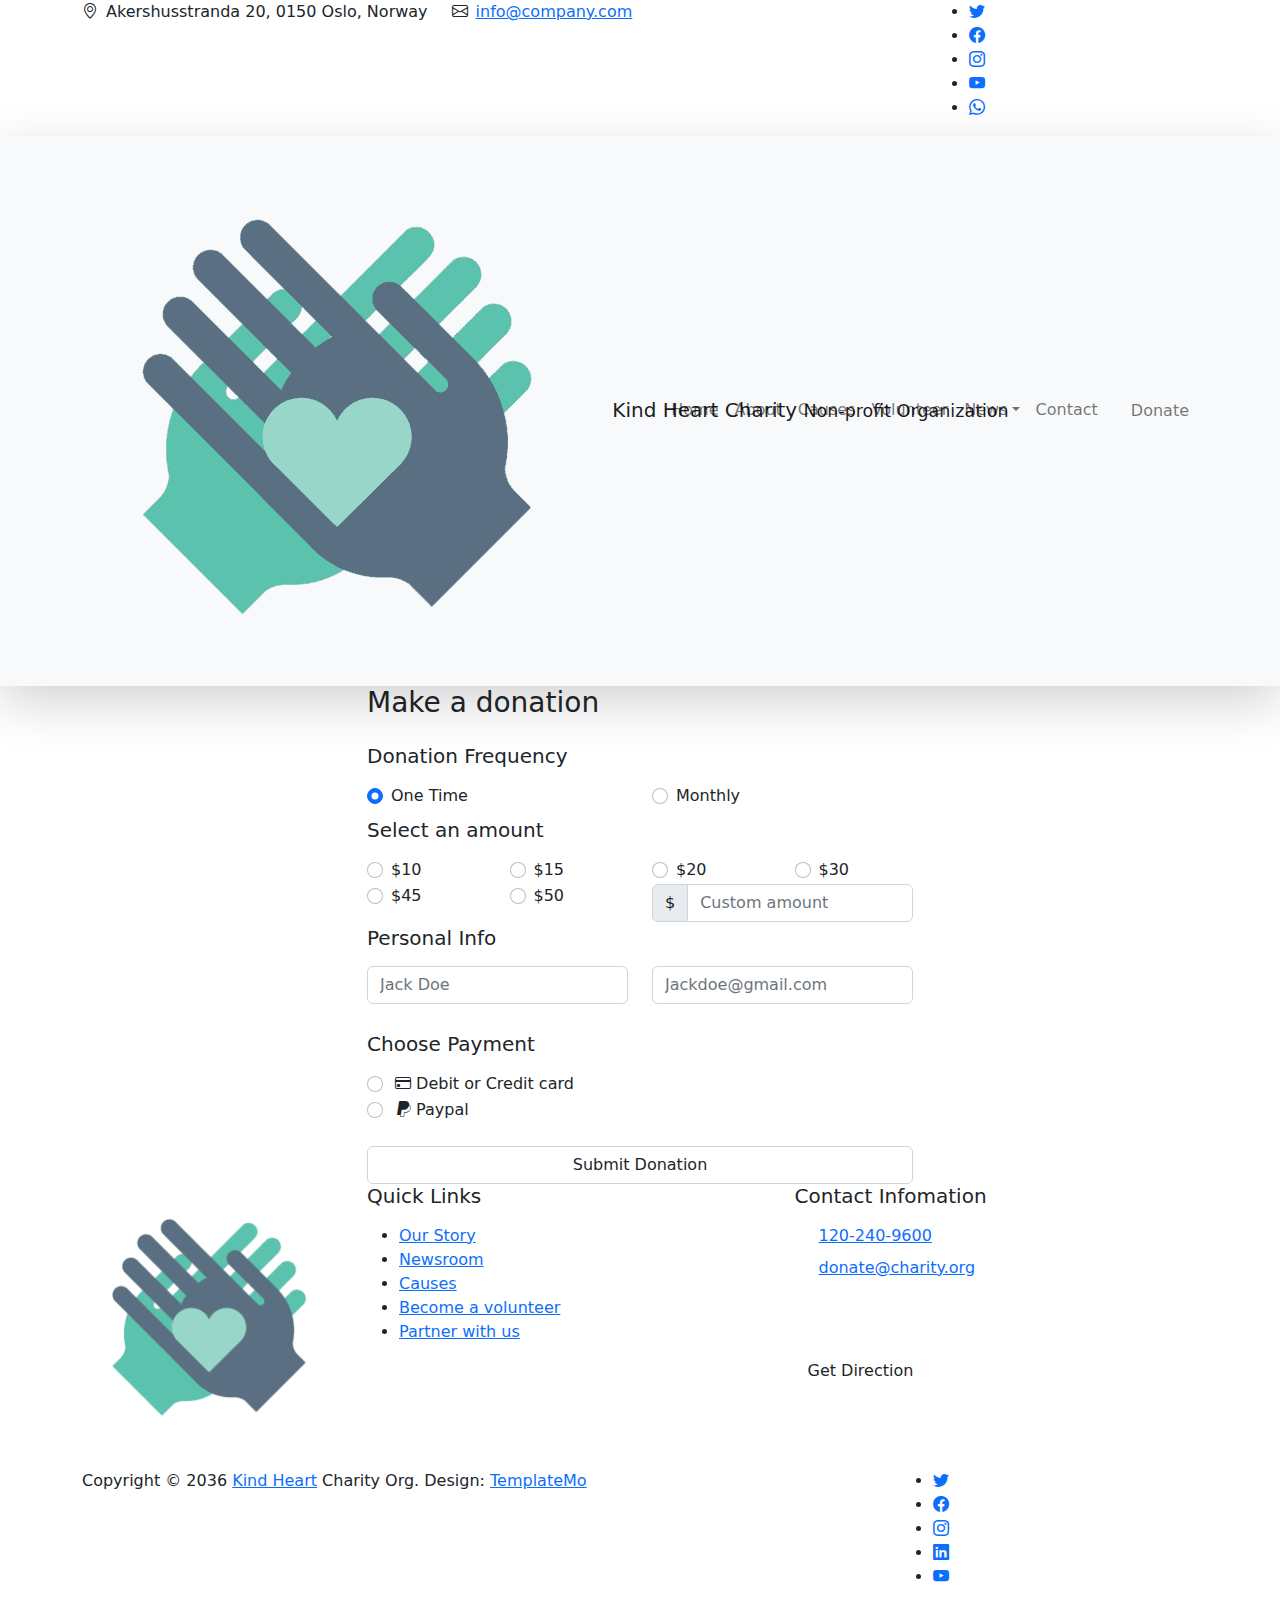
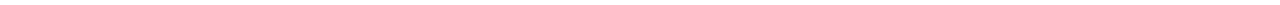
==== donate.html @ ab6db96e "Add files via upload" ====
<!doctype html>
<html lang="en">
    <head>
        <meta charset="utf-8">
        <meta name="viewport" content="width=device-width, initial-scale=1">

        <meta name="description" content="">
        <meta name="author" content="">

        <title>Kind Heart Charity - Donation</title>

        <!-- CSS FILES -->        
        <link href="css/bootstrap.min.css" rel="stylesheet">

        <link href="css/bootstrap-icons.css" rel="stylesheet">

        <link href="css/templatemo-kind-heart-charity.css" rel="stylesheet">
<!--

TemplateMo 581 Kind Heart Charity

https://templatemo.com/tm-581-kind-heart-charity

-->
    </head>
    
    <body>

        <header class="site-header">
            <div class="container">
                <div class="row">
                    
                    <div class="col-lg-8 col-12 d-flex flex-wrap">
                        <p class="d-flex me-4 mb-0">
                            <i class="bi-geo-alt me-2"></i>
                            Akershusstranda 20, 0150 Oslo, Norway
                        </p>

                        <p class="d-flex mb-0">
                            <i class="bi-envelope me-2"></i>

                            <a href="mailto:info@company.com">
                                info@company.com
                            </a>
                        </p>
                    </div>

                    <div class="col-lg-3 col-12 ms-auto d-lg-block d-none">
                        <ul class="social-icon">
                            <li class="social-icon-item">
                                <a href="#" class="social-icon-link bi-twitter"></a>
                            </li>

                            <li class="social-icon-item">
                                <a href="#" class="social-icon-link bi-facebook"></a>
                            </li>

                            <li class="social-icon-item">
                                <a href="#" class="social-icon-link bi-instagram"></a>
                            </li>

                            <li class="social-icon-item">
                                <a href="#" class="social-icon-link bi-youtube"></a>
                            </li>

                            <li class="social-icon-item">
                                <a href="#" class="social-icon-link bi-whatsapp"></a>
                            </li>
                        </ul>
                    </div>

                </div>
            </div>
        </header>

        <nav class="navbar navbar-expand-lg bg-light shadow-lg">
            <div class="container">
                <a class="navbar-brand" href="index.html">
                    <img src="images/logo.png" class="logo img-fluid" alt="">
                    <span>
                        Kind Heart Charity
                        <small>Non-profit Organization</small>
                    </span>
                </a>

                <button class="navbar-toggler" type="button" data-bs-toggle="collapse" data-bs-target="#navbarNav" aria-controls="navbarNav" aria-expanded="false" aria-label="Toggle navigation">
                    <span class="navbar-toggler-icon"></span>
                </button>

                <div class="collapse navbar-collapse" id="navbarNav">
                    <ul class="navbar-nav ms-auto">
                        <li class="nav-item">
                            <a class="nav-link click-scroll" href="index.html#section_1">Home</a>
                        </li>

                        <li class="nav-item">
                            <a class="nav-link click-scroll" href="index.html#section_2">About</a>
                        </li>

                        <li class="nav-item">
                            <a class="nav-link click-scroll" href="index.html#section_3">Causes</a>
                        </li>

                        <li class="nav-item">
                            <a class="nav-link click-scroll" href="index.html#section_4">Volunteer</a>
                        </li>

                        <li class="nav-item dropdown">
                            <a class="nav-link click-scroll dropdown-toggle" href="index.html#section_5" id="navbarLightDropdownMenuLink" role="button" data-bs-toggle="dropdown" aria-expanded="false">News</a>

                            <ul class="dropdown-menu dropdown-menu-light" aria-labelledby="navbarLightDropdownMenuLink">
                                <li><a class="dropdown-item" href="news.html">News Listing</a></li>

                                <li><a class="dropdown-item" href="news-detail.html">News Detail</a></li>
                            </ul>
                        </li>

                        <li class="nav-item">
                            <a class="nav-link click-scroll" href="index.html#section_6">Contact</a>
                        </li>

                        <li class="nav-item ms-3">
                            <a class="nav-link custom-btn custom-border-btn btn" href="donate.html">Donate</a>
                        </li>
                    </ul>
                </div>
            </div>
        </nav>

        <main>

            <section class="donate-section">
                <div class="section-overlay"></div>
                <div class="container">
                    <div class="row">

                        <div class="col-lg-6 col-12 mx-auto">
                            <form class="custom-form donate-form" action="#" method="get" role="form">
                                <h3 class="mb-4">Make a donation</h3>

                                <div class="row">
                                    <div class="col-lg-12 col-12">
                                        <h5 class="mb-3">Donation Frequency</h5>
                                    </div>

                                    <div class="col-lg-6 col-6 form-check-group form-check-group-donation-frequency">
                                        <div class="form-check form-check-radio">
                                            <input class="form-check-input" type="radio" name="DonationFrequency" id="DonationFrequencyOne" checked>
                                            
                                            <label class="form-check-label" for="DonationFrequencyOne">
                                                One Time
                                            </label>
                                        </div>
                                    </div>

                                    <div class="col-lg-6 col-6 form-check-group form-check-group-donation-frequency">
                                        <div class="form-check form-check-radio">
                                            <input class="form-check-input" type="radio" name="DonationFrequency" id="DonationFrequencyMonthly">
                                            
                                            <label class="form-check-label" for="DonationFrequencyMonthly">
                                                Monthly
                                            </label>
                                        </div>
                                    </div>

                                    <div class="col-lg-12 col-12">
                                        <h5 class="mt-2 mb-3">Select an amount</h5>
                                    </div>

                                    <div class="col-lg-3 col-md-6 col-6 form-check-group">
                                        <div class="form-check form-check-radio">
                                            <input class="form-check-input" type="radio" name="flexRadioDefault" id="flexRadioDefault1">
                                            <label class="form-check-label" for="flexRadioDefault1">
                                                $10
                                            </label>
                                        </div>
                                    </div>

                                    <div class="col-lg-3 col-md-6 col-6 form-check-group">
                                        <div class="form-check form-check-radio">
                                            <input class="form-check-input" type="radio" name="flexRadioDefault" id="flexRadioDefault2">
                                            <label class="form-check-label" for="flexRadioDefault2">
                                                $15
                                            </label>
                                        </div>
                                    </div>

                                    <div class="col-lg-3 col-md-6 col-6 form-check-group">
                                        <div class="form-check form-check-radio">
                                            <input class="form-check-input" type="radio" name="flexRadioDefault" id="flexRadioDefault3">
                                            <label class="form-check-label" for="flexRadioDefault3">
                                                $20
                                            </label>
                                        </div>
                                    </div>

                                    <div class="col-lg-3 col-md-6 col-6 form-check-group">
                                        <div class="form-check form-check-radio">
                                            <input class="form-check-input" type="radio" name="flexRadioDefault" id="flexRadioDefault4">
                                            <label class="form-check-label" for="flexRadioDefault4">
                                                $30
                                            </label>
                                        </div>
                                    </div>

                                    <div class="col-lg-3 col-md-6 col-6 form-check-group">
                                        <div class="form-check form-check-radio">
                                            <input class="form-check-input" type="radio" name="flexRadioDefault" id="flexRadioDefault5">
                                            <label class="form-check-label" for="flexRadioDefault5">
                                                $45
                                            </label>
                                        </div>
                                    </div>

                                    <div class="col-lg-3 col-md-6 col-6 form-check-group">
                                        <div class="form-check form-check-radio">
                                            <input class="form-check-input" type="radio" name="flexRadioDefault" id="flexRadioDefault6">
                                            <label class="form-check-label" for="flexRadioDefault6">
                                                $50
                                            </label>
                                        </div>
                                    </div>

                                    <div class="col-lg-6 col-12 form-check-group">
                                        <div class="input-group">
                                            <span class="input-group-text" id="basic-addon1">$</span>
                                            
                                            <input type="text" class="form-control" placeholder="Custom amount" aria-label="Username" aria-describedby="basic-addon1">
                                        </div>
                                    </div>

                                    <div class="col-lg-12 col-12">
                                        <h5 class="mt-1">Personal Info</h5>
                                    </div>

                                    <div class="col-lg-6 col-12 mt-2">
                                        <input type="text" name="donation-name" id="donation-name" class="form-control" placeholder="Jack Doe" required>
                                    </div>

                                    <div class="col-lg-6 col-12 mt-2">
                                        <input type="email" name="donation-email" id="donation-email" pattern="[^ @]*@[^ @]*" class="form-control" placeholder="Jackdoe@gmail.com" required>
                                    </div>

                                    <div class="col-lg-12 col-12">
                                        <h5 class="mt-4 pt-1">Choose Payment</h5>
                                    </div>

                                    <div class="col-lg-12 col-12 mt-2">
                                        <div class="form-check">
                                            <input class="form-check-input" type="radio" name="DonationPayment" id="flexRadioDefault9">
                                            <label class="form-check-label" for="flexRadioDefault9">
                                                <i class="bi-credit-card custom-icon ms-1"></i>
                                                Debit or Credit card
                                            </label>
                                        </div>

                                        <div class="form-check">
                                            <input class="form-check-input" type="radio" name="DonationPayment" id="flexRadioDefault10">
                                            <label class="form-check-label" for="flexRadioDefault10">
                                                <i class="bi-paypal custom-icon ms-1"></i>
                                                Paypal
                                            </label>
                                        </div>

                                        <button type="submit" class="form-control mt-4">Submit Donation</button>
                                    </div>
                                </div>
                            </form>
                        </div>

                    </div>
                </div>
            </section>
        </main>

        <footer class="site-footer">
            <div class="container">
                <div class="row">
                    <div class="col-lg-3 col-12 mb-4">
                        <img src="images/logo.png" class="logo img-fluid" alt="">
                    </div>

                    <div class="col-lg-4 col-md-6 col-12 mb-4">
                        <h5 class="site-footer-title mb-3">Quick Links</h5>

                        <ul class="footer-menu">
                            <li class="footer-menu-item"><a href="#" class="footer-menu-link">Our Story</a></li>

                            <li class="footer-menu-item"><a href="#" class="footer-menu-link">Newsroom</a></li>

                            <li class="footer-menu-item"><a href="#" class="footer-menu-link">Causes</a></li>

                            <li class="footer-menu-item"><a href="#" class="footer-menu-link">Become a volunteer</a></li>

                            <li class="footer-menu-item"><a href="#" class="footer-menu-link">Partner with us</a></li>
                        </ul>
                    </div>

                    <div class="col-lg-4 col-md-6 col-12 mx-auto">
                        <h5 class="site-footer-title mb-3">Contact Infomation</h5>

                        <p class="text-white d-flex mb-2">
                            <i class="bi-telephone me-2"></i>

                            <a href="tel: 120-240-9600" class="site-footer-link">
                                120-240-9600
                            </a>
                        </p>

                        <p class="text-white d-flex">
                            <i class="bi-envelope me-2"></i>

                            <a href="mailto:donate@charity.org" class="site-footer-link">
                                donate@charity.org
                            </a>
                        </p>

                        <p class="text-white d-flex mt-3">
                            <i class="bi-geo-alt me-2"></i>
                            Akershusstranda 20, 0150 Oslo, Norway
                        </p>

                        <a href="#" class="custom-btn btn mt-3">Get Direction</a>
                    </div>
                </div>
            </div>

            <div class="site-footer-bottom">
                <div class="container">
                    <div class="row">

                        <div class="col-lg-6 col-md-7 col-12">
                            <p class="copyright-text mb-0">Copyright © 2036 <a href="#">Kind Heart</a> Charity Org.
                        	Design: <a href="https://templatemo.com" target="_blank">TemplateMo</a></p>
                        </div>
                        
                        <div class="col-lg-6 col-md-5 col-12 d-flex justify-content-center align-items-center mx-auto">
                            <ul class="social-icon">
                                <li class="social-icon-item">
                                    <a href="#" class="social-icon-link bi-twitter"></a>
                                </li>

                                <li class="social-icon-item">
                                    <a href="#" class="social-icon-link bi-facebook"></a>
                                </li>

                                <li class="social-icon-item">
                                    <a href="#" class="social-icon-link bi-instagram"></a>
                                </li>

                                <li class="social-icon-item">
                                    <a href="#" class="social-icon-link bi-linkedin"></a>
                                </li>

                                <li class="social-icon-item">
                                    <a href="https://youtube.com/templatemo" class="social-icon-link bi-youtube"></a>
                                </li>
                            </ul>
                        </div>
                        
                    </div>
                </div>
            </div>
        </footer>

        <!-- JAVASCRIPT FILES -->
        <script src="js/jquery.min.js"></script>
        <script src="js/bootstrap.min.js"></script>
        <script src="js/jquery.sticky.js"></script>
        <script src="js/counter.js"></script>
        <script src="js/custom.js"></script>

    </body>
</html>
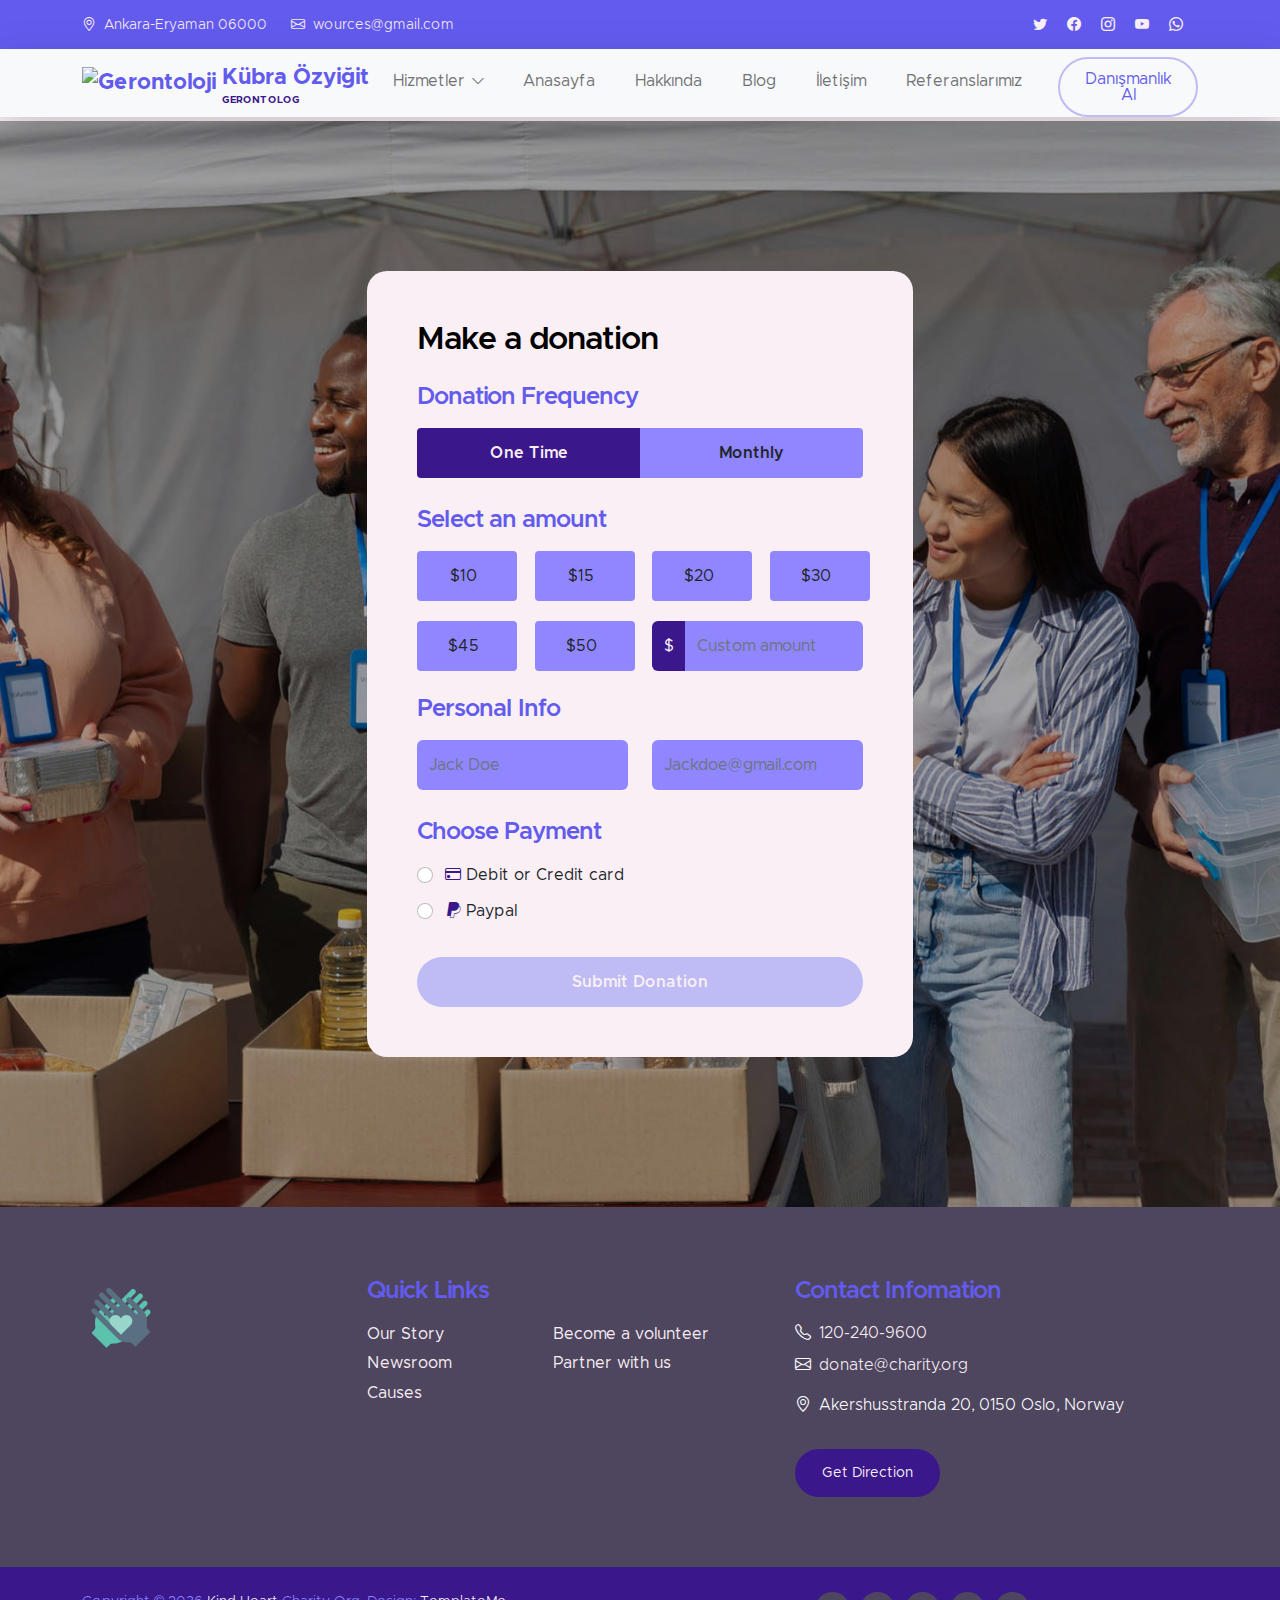
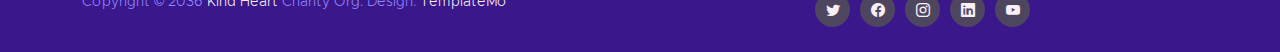
==== commit 3c111172: "Update donate.html" ====
--- a/donate.html
+++ b/donate.html
@@ -5,23 +5,17 @@
         <meta name="viewport" content="width=device-width, initial-scale=1">
 
         <meta name="description" content="">
-        <meta name="author" content="">
-
-        <title>Kind Heart Charity - Donation</title>
+        <meta name="author" content="Mr.Phrog">
+
+        <title>Gerontologs</title>
 
         <!-- CSS FILES -->        
         <link href="css/bootstrap.min.css" rel="stylesheet">
 
         <link href="css/bootstrap-icons.css" rel="stylesheet">
 
-        <link href="css/templatemo-kind-heart-charity.css" rel="stylesheet">
-<!--
-
-TemplateMo 581 Kind Heart Charity
-
-https://templatemo.com/tm-581-kind-heart-charity
-
--->
+        <link href="css/index1.css" rel="stylesheet">
+
     </head>
     
     <body>
@@ -33,14 +27,14 @@
                     <div class="col-lg-8 col-12 d-flex flex-wrap">
                         <p class="d-flex me-4 mb-0">
                             <i class="bi-geo-alt me-2"></i>
-                            Akershusstranda 20, 0150 Oslo, Norway
+                            Ankara-Eryaman 06000
                         </p>
 
                         <p class="d-flex mb-0">
                             <i class="bi-envelope me-2"></i>
 
                             <a href="mailto:info@company.com">
-                                info@company.com
+                                wources@gmail.com
                             </a>
                         </p>
                     </div>
@@ -76,51 +70,54 @@
         <nav class="navbar navbar-expand-lg bg-light shadow-lg">
             <div class="container">
                 <a class="navbar-brand" href="index.html">
-                    <img src="images/logo.png" class="logo img-fluid" alt="">
+                    <img src="images/kylogo.png" class="logo img-fluid" alt="Gerontoloji">
                     <span>
-                        Kind Heart Charity
-                        <small>Non-profit Organization</small>
+                        Kübra Özyiğit
+                        <small>Gerontolog</small>
                     </span>
                 </a>
 
                 <button class="navbar-toggler" type="button" data-bs-toggle="collapse" data-bs-target="#navbarNav" aria-controls="navbarNav" aria-expanded="false" aria-label="Toggle navigation">
                     <span class="navbar-toggler-icon"></span>
                 </button>
-
                 <div class="collapse navbar-collapse" id="navbarNav">
                     <ul class="navbar-nav ms-auto">
-                        <li class="nav-item">
-                            <a class="nav-link click-scroll" href="index.html#section_1">Home</a>
-                        </li>
-
-                        <li class="nav-item">
-                            <a class="nav-link click-scroll" href="index.html#section_2">About</a>
-                        </li>
-
-                        <li class="nav-item">
-                            <a class="nav-link click-scroll" href="index.html#section_3">Causes</a>
-                        </li>
-
-                        <li class="nav-item">
-                            <a class="nav-link click-scroll" href="index.html#section_4">Volunteer</a>
-                        </li>
-
-                        <li class="nav-item dropdown">
-                            <a class="nav-link click-scroll dropdown-toggle" href="index.html#section_5" id="navbarLightDropdownMenuLink" role="button" data-bs-toggle="dropdown" aria-expanded="false">News</a>
+					
+					<li class="nav-item dropdown">
+                            <a class="nav-link click-scroll dropdown-toggle" href="#section_5" id="navbarLightDropdownMenuLink" role="button" data-bs-toggle="dropdown" aria-expanded="false">Hizmetler</a>
 
                             <ul class="dropdown-menu dropdown-menu-light" aria-labelledby="navbarLightDropdownMenuLink">
-                                <li><a class="dropdown-item" href="news.html">News Listing</a></li>
-
-                                <li><a class="dropdown-item" href="news-detail.html">News Detail</a></li>
+                                
+								<li><a class="dropdown-item" href="news-detail.html">Yüzyüze Danışmanlık</a></li>
+                                <li><a class="dropdown-item" href="news-detail.html">Uzaktan Danışmanlık</a></li>
+								<li><a class="dropdown-item" href="news-detail.html">Offline Danışmanlık</a></li>
+								<li><a class="dropdown-item" href="news-detail.html">Yaşlı yakınınlarına psikososyal danışmanlık</a></li>
+								<li><a class="dropdown-item" href="news-detail.html">Aktif ve Sağlıklı Yaşlanma Danışmanlığı</a></li>
+								<li><a class="dropdown-item" href="news.html">Yaşlılıkta Beslenme Danışmanlığı</a></li>
                             </ul>
                         </li>
-
-                        <li class="nav-item">
-                            <a class="nav-link click-scroll" href="index.html#section_6">Contact</a>
+                        <li class="nav-item">
+                            <a class="nav-link click-scroll" href="#top">Anasayfa</a>
+                        </li>
+
+                        <li class="nav-item">
+                            <a class="nav-link click-scroll" href="#section_2">Hakkında</a>
+                        </li>
+
+                        <li class="nav-item">
+                            <a class="nav-link click-scroll" href="#section_3">Blog</a>
+                        </li>
+
+                        <li class="nav-item">
+                            <a class="nav-link click-scroll" href="#section_4">İletişim</a>
+                        </li>
+
+                        <li class="nav-item">
+                            <a class="nav-link click-scroll" href="#section_6">Referanslarımız</a>
                         </li>
 
                         <li class="nav-item ms-3">
-                            <a class="nav-link custom-btn custom-border-btn btn" href="donate.html">Donate</a>
+                            <a class="nav-link custom-btn custom-border-btn btn" href="donate.html">Danışmanlık Al</a>
                         </li>
                     </ul>
                 </div>
@@ -371,4 +368,4 @@
         <script src="js/custom.js"></script>
 
     </body>
-</html>+</html>
--- a/css/index1.css
+++ b/css/index1.css
@@ -0,0 +1,1659 @@
+@font-face {
+    font-family: 'Metropolis';
+    src: url('../fonts/Metropolis/Metropolis-Regular.woff2') format('woff2'),
+        url('../fonts/Metropolis/Metropolis-Regular.woff') format('woff');
+    font-weight: normal;
+    font-style: normal;
+    font-display: swap;
+}
+
+@font-face {
+    font-family: 'Metropolis';
+    src: url('../fonts/Metropolis/Metropolis-Light.woff2') format('woff2'),
+        url('../fonts/Metropolis/Metropolis-Light.woff') format('woff');
+    font-weight: 300;
+    font-style: normal;
+    font-display: swap;
+}
+
+@font-face {
+    font-family: 'Metropolis';
+    src: url('../fonts/Metropolis/Metropolis-SemiBold.woff2') format('woff2'),
+        url('../fonts/Metropolis/Metropolis-SemiBold.woff') format('woff');
+    font-weight: 600;
+    font-style: normal;
+    font-display: swap;
+}
+
+@font-face {
+    font-family: 'Metropolis';
+    src: url('../fonts/Metropolis/Metropolis-Bold.woff2') format('woff2'),
+        url('../fonts/Metropolis/Metropolis-Bold.woff') format('woff');
+    font-weight: bold;
+    font-style: normal;
+    font-display: swap;
+}
+
+/*---------------------------------------
+  Custom prop. color palette              
+-----------------------------------------*/
+
+:root {
+  --white-color:                  #F9EFF4;	/*ARKAPLAN RENGİ*/
+  --primary-color:                #635BEE;	/*MOR RENKLER*/
+  --secondary-color:              #3A178B;  /*MOR RENKLER*/
+  --section-bg-color:             #9086FF;  /*MOR RENKLER*/
+  --site-footer-bg-color:         #4e465f;	/*KARARTILMIŞ MOR RENKLER*/
+  --custom-btn-bg-color:          #bebbf5;	/*KARARTILMIŞ MOR RENKLER*/
+  --custom-btn-bg-hover-color:    #3A178B;	
+  --dark-color:                   #000000;
+  --p-color:                      #717275;
+  --border-color:                 #f6ecff;
+
+  --body-font-family:             'Metropolis', sans-serif;
+
+  --h1-font-size:                 52px;
+  --h2-font-size:                 46px;
+  --h3-font-size:                 32px;
+  --h4-font-size:                 28px;
+  --h5-font-size:                 24px;
+  --h6-font-size:                 22px;
+  --p-font-size:                  16px;
+  --btn-font-size:                18px;
+  --copyright-font-size:          14px;
+
+  --border-radius-large:          100px;
+  --border-radius-medium:         20px;
+  --border-radius-small:          10px;
+
+  --font-weight-light:            300;
+  --font-weight-normal:           400;
+  --font-weight-semibold:         600;
+  --font-weight-bold:             700;
+}
+
+body {
+  background-color: var(--white-color);
+  font-family: var(--body-font-family); 
+}
+
+
+/*---------------------------------------
+  TYPOGRAPHY               
+-----------------------------------------*/
+
+h2,
+h3,
+h4,
+h5,
+h6 {
+  color: var(--dark-color);
+}
+
+h1,
+h2,
+h3,
+h4,
+h5,
+h6 {
+  font-weight: var(--font-weight-semibold);
+  letter-spacing: -1px;
+}
+
+h1 {
+  font-size: var(--h1-font-size);
+  font-weight: var(--font-weight-bold);
+  letter-spacing: -2px;
+}
+
+h2 {
+  color: var(--secondary-color);
+  font-size: var(--h2-font-size);
+  letter-spacing: -2px;
+}
+
+h3 {
+  font-size: var(--h3-font-size);
+}
+
+h4 {
+  font-size: var(--h4-font-size);
+}
+
+h5 {
+  color: var(--primary-color);
+  font-size: var(--h5-font-size);
+}
+
+h6 {
+  font-size: var(--h6-font-size);
+}
+
+p {
+  color: var(--p-color);
+  font-size: var(--p-font-size);
+  font-weight: var(--font-weight-light);
+}
+
+ul li {
+  color: var(--p-color);
+  font-size: var(--p-font-size);
+  font-weight: var(--font-weight-normal);
+}
+
+a, 
+button {
+  touch-action: manipulation;
+  transition: all 0.3s;
+}
+
+a {
+  color: var(--p-color);
+  text-decoration: none;
+}
+
+a:hover {
+  color: var(--primary-color);
+}
+
+b,
+strong {
+  font-weight: var(--font-weight-bold);
+}
+
+
+/*---------------------------------------
+  SECTION               
+-----------------------------------------*/
+.section-padding {
+  padding-top: 100px;
+  padding-bottom: 100px;
+}
+
+.section-bg {
+  background-color: var(--section-bg-color);
+}
+
+.section-overlay {
+  background: rgba(0, 0, 0, 0.35);
+  position: absolute;
+  top: 0;
+  left: 0;
+  pointer-events: none;
+  width: 100%;
+  height: 100%;
+}
+
+.section-overlay + .container {
+  position: relative;
+}
+
+
+/*---------------------------------------
+  CUSTOM BLOCK               
+-----------------------------------------*/
+.custom-block-wrap {
+  background: var(--white-color);
+  border-radius: var(--border-radius-medium);
+  position: relative;
+  overflow: hidden;
+  transition: all 0.5s;
+}
+
+.custom-block-wrap:hover {
+  box-shadow: 0 1rem 3rem rgba(0,0,0,.175);
+}
+
+.custom-block-body {
+  padding: 30px;
+}
+
+.custom-block-image {
+  display: block;
+  width: 100%;
+  height: 100%;
+  object-fit: cover;
+}
+
+.custom-block .custom-btn {
+  border-radius: 0;
+  display: block;
+}
+
+
+/*---------------------------------------
+  PROGRESS BAR               
+-----------------------------------------*/
+.progress {
+  background: var(--border-color);
+  height: 5px;
+}
+
+.progress-bar {
+  background: var(--secondary-color);
+}
+
+
+/*---------------------------------------
+  CUSTOM ICON COLOR               
+-----------------------------------------*/
+.custom-icon {
+  color: var(--secondary-color);
+}
+
+
+/*---------------------------------------
+  CUSTOM LIST               
+-----------------------------------------*/
+.custom-list {
+  margin-bottom: 0;
+  padding-left: 0;
+}
+
+.custom-list-item {
+  list-style: none;
+  margin-top: 10px;
+  margin-bottom: 10px;
+}
+
+
+/*---------------------------------------
+  CUSTOM TEXT BOX               
+-----------------------------------------*/
+.custom-text-box {
+  background: var(--white-color);
+  border-radius: var(--border-radius-medium);
+  margin-bottom: 24px;
+  padding: 40px;
+}
+
+.custom-text-box-image {
+  border-radius: var(--border-radius-medium);
+  width: 100%;
+  height: 100%;
+  object-fit: cover;
+}
+
+.custom-text-box-icon {
+  background: var(--section-bg-color);
+  border-radius: var(--border-radius-large);
+  color: var(--secondary-color);
+  font-size: var(--h6-font-size);
+  text-align: center;
+  display: inline-block;
+  vertical-align: middle;
+  width: 25px;
+  height: 25px;
+  line-height: 30px;
+}
+
+
+/*---------------------------------------
+  AVATAR IMAGE - TESTIMONIAL, AUTHOR               
+-----------------------------------------*/
+.avatar-image {
+  border-radius: var(--border-radius-large);
+  width: 65px;
+  height: 65px;
+  object-fit: cover;
+}
+
+
+/*---------------------------------------
+  CUSTOM BUTTON               
+-----------------------------------------*/
+.custom-btn {
+  background: var(--secondary-color);
+  border: 2px solid transparent;
+  border-radius: var(--border-radius-large);
+  color: var(--white-color);
+  font-size: var(--btn-font-size);
+  font-weight: var(--font-weight-normal);
+  line-height: normal;
+  padding: 15px 25px;
+}
+
+.navbar-expand-lg .navbar-nav .nav-link.custom-btn {
+  color: var(--primary-color);
+  margin-top: 8px;
+  padding: 12px 25px;
+  /*size: 100px, 100px;*/
+}
+
+.custom-btn:hover {
+  background: var(--primary-color);
+  color: var(--white-color);
+}
+
+.custom-border-btn {
+  background: transparent;
+  border: 2px solid var(--custom-btn-bg-color);
+  color: var(--custom-btn-bg-color);
+}
+
+.navbar-expand-lg .navbar-nav .nav-link.custom-btn:hover,
+.custom-border-btn:hover {
+  background: var(--custom-btn-bg-hover-color);
+  border-color: transparent;
+  color: var(--white-color);
+}
+
+
+/*---------------------------------------
+  NAVIGATION              
+-----------------------------------------*/
+.navbar {
+  background: var(--white-color);
+  z-index: 9;
+  padding-top: 0;
+  padding-bottom: 0;
+}
+
+.navbar-brand {
+  color: var(--primary-color);
+  font-size: var(--h6-font-size);
+  font-weight: var(--font-weight-bold);
+}
+
+.navbar-brand span {
+  display: inline-block;
+  vertical-align: middle;
+}
+
+.navbar-brand small {
+  color: var(--secondary-color);
+  display: block;
+  font-size: 10px;
+  line-height: normal;
+  text-transform: uppercase;
+}
+
+.logo {
+  width: 80px;
+  height: auto;
+}
+
+.navbar-expand-lg .navbar-nav .nav-link {
+  margin-right: 0;
+  margin-left: 0;
+  padding: 20px;
+}
+
+.navbar-nav .nav-link {
+  display: inline-block;
+  color: var(--p-color);
+  font-size: var(--p-font-size);
+  font-weight: var(--font-weight-medium);
+  position: relative;
+  padding-top: 15px;
+  padding-bottom: 15px;
+}
+
+.navbar-nav .nav-link.active, 
+.navbar-nav .nav-link:hover {
+  background: transparent;
+  color: var(--primary-color);
+}
+
+.dropdown-menu {
+  background: var(--white-color);
+  box-shadow: 0 1rem 3rem rgba(0,0,0,.175);
+  border: 0;
+  max-width: 50px;
+  padding: 0;
+  margin-top: 20px;
+  
+}
+
+.dropdown-item {
+  display: inline-block;
+  color: var(--p-bg-color);
+  font-size: var(--menu-font-size);
+  font-weight: var(--font-weight-medium);
+  position: relative;
+  padding-top: 10px;
+  padding-bottom: 10px;
+  /*min-width:500px;*/
+  
+}
+
+.dropdown-menu li:last-child .dropdown-item {
+  padding-top: 0;
+}
+
+.dropdown-item.active, 
+.dropdown-item:active,
+.dropdown-item:focus, 
+.dropdown-item:hover {
+  background: transparent;
+  color: var(--primary-color);
+}
+
+.dropdown-toggle::after {
+  content: "\f282";
+  display: inline-block;
+  font-family: bootstrap-icons !important;
+  font-size: var(--copyright-font-size);
+  font-style: normal;
+  font-weight: normal !important;
+  font-variant: normal;
+  text-transform: none;
+  line-height: 1;
+  vertical-align: -.125em;
+  -webkit-font-smoothing: antialiased;
+  -moz-osx-font-smoothing: grayscale;
+  position: relative;
+  left: 2px;
+  border: 0;
+}
+
+@media screen and (min-width: 992px) {
+  .dropdown:hover .dropdown-menu {
+    display: block;
+    margin-top: 0;
+	min-width:350px;
+  }
+}
+
+.navbar-toggler {
+  border: 0;
+  padding: 0;
+  cursor: pointer;
+  margin: 0;
+  width: 30px;
+  height: 35px;
+  outline: none;
+}
+
+.navbar-toggler:focus {
+  outline: none;
+  box-shadow: none;
+}
+
+.navbar-toggler[aria-expanded="true"] .navbar-toggler-icon {
+  background: transparent;
+}
+
+.navbar-toggler[aria-expanded="true"] .navbar-toggler-icon:before,
+.navbar-toggler[aria-expanded="true"] .navbar-toggler-icon:after {
+  transition: top 300ms 50ms ease, -webkit-transform 300ms 350ms ease;
+  transition: top 300ms 50ms ease, transform 300ms 350ms ease;
+  transition: top 300ms 50ms ease, transform 300ms 350ms ease, -webkit-transform 300ms 350ms ease;
+  top: 0;
+}
+
+.navbar-toggler[aria-expanded="true"] .navbar-toggler-icon:before {
+  transform: rotate(45deg);
+}
+
+.navbar-toggler[aria-expanded="true"] .navbar-toggler-icon:after {
+  transform: rotate(-45deg);
+}
+
+.navbar-toggler .navbar-toggler-icon {
+  background: var(--dark-color);
+  transition: background 10ms 300ms ease;
+  display: block;
+  width: 50px;
+  height: 2px;
+  position: relative;
+}
+
+.navbar-toggler .navbar-toggler-icon:before,
+.navbar-toggler .navbar-toggler-icon:after {
+  transition: top 300ms 350ms ease, -webkit-transform 300ms 50ms ease;
+  transition: top 300ms 350ms ease, transform 300ms 50ms ease;
+  transition: top 300ms 350ms ease, transform 300ms 50ms ease, -webkit-transform 300ms 50ms ease;
+  position: absolute;
+  right: 0;
+  left: 0;
+  background: var(--dark-color);
+  width: 30px;
+  height: 2px;
+  content: '';
+}
+
+.navbar-toggler .navbar-toggler-icon::before {
+  top: -8px;
+}
+
+.navbar-toggler .navbar-toggler-icon::after {
+  top: 8px;
+}
+
+
+/*---------------------------------------
+  SITE HEADER              
+-----------------------------------------*/
+.site-header {
+  background: var(--primary-color);
+  padding-top: 15px;
+  padding-bottom: 10px;
+}
+
+.site-header p,
+.site-header p a,
+.site-header .social-icon-link {
+  color: var(--white-color);
+  font-size: var(--copyright-font-size);
+}
+
+.site-header .social-icon {
+  text-align: right;
+}
+
+.site-header .social-icon-link {
+  background: transparent;
+  width: inherit;
+  height: inherit;
+  line-height: inherit;
+  margin-right: 15px;
+}
+
+
+/*---------------------------------------
+  HERO & HERO SLIDE         
+-----------------------------------------*/
+.hero-section-full-height {
+  height: 680px;
+  min-height: 680px;
+  position: relative;
+}
+
+.carousel:hover .carousel-control-next-icon, 
+.carousel:hover .carousel-control-prev-icon {
+  opacity: 1;
+}
+
+#hero-slide .carousel-item {
+  height: 680px;
+  min-height: 680px;
+}
+
+#hero-slide .carousel-caption {
+  background: var(--white-color);
+  clip-path: polygon(100% 100%, 100% 20px, 0 100%);
+  color: var(--secondary-color);
+  top: 1px;
+  bottom: -1px;
+  right: 0;
+  left: auto;
+  text-align: right;
+  min-width: 680px;
+  min-height: 680px;
+  padding: 100px 100px 90px 100px;
+}
+
+.carousel-image {
+  display: block;
+  width: 100%;
+  min-height: 680px;
+}
+
+#hero-slide .carousel-indicators-wrap {
+  position: absolute;
+  bottom: 0;
+  right: 0;
+  left: 0;
+}
+
+#hero-slide .carousel-indicators {
+  margin-right: 0;
+  margin-left: 22px;
+  justify-content: inherit;
+}
+
+.carousel-control-next, 
+.carousel-control-prev {
+  opacity: 1;
+}
+
+.carousel-control-next-icon, 
+.carousel-control-prev-icon {
+  background-color: var(--secondary-color);
+  border-radius: var(--border-radius-large);
+  background-size: 60% 60%;
+  width: 80px;
+  height: 80px;
+  opacity: 0;
+  transition: all 0.5s;
+}
+
+.carousel-control-next-icon:hover, 
+.carousel-control-prev-icon:hover {
+  background-color: var(--primary-color);
+}
+
+
+/*---------------------------------------
+  FEATURE BLOCK              
+-----------------------------------------*/
+.featured-block {
+  text-align: center;
+  transition: all 0.9s ease;
+  min-height: 256px;
+  padding: 15px;
+}
+
+.featured-block:hover {
+  background: var(--white-color);
+  border-radius: var(--border-radius-medium);
+  box-shadow: 0 1rem 3rem rgba(0,0,0,.175);
+}
+
+.featured-block:hover .featured-block-image {
+  transform: scale(1.10);
+}
+
+.featured-block-image {
+  display: block;
+  margin: auto;
+  transition: all 0.5s;
+}
+
+.featured-block:hover .featured-block-text {
+  margin-top: 0;
+}
+
+.featured-block-text {
+  color: var(--primary-color);
+  font-size: var(--h5-font-size);
+  margin-top: 20px;
+  transition: all 0.5s;
+}
+
+
+/*---------------------------------------
+  ABOUT              
+-----------------------------------------*/
+.about-section {
+  background-repeat: no-repeat;
+  background-position: center;
+  background-size: cover;
+}
+
+.about-image {
+  border-radius: var(--border-radius-medium);
+  display: block;
+  width: 350px;
+  height: 400px;
+  object-fit: cover;
+}
+
+.custom-text-block {
+  padding: 60px 40px;
+}
+
+
+/*---------------------------------------
+  COUNTER NUMBERS              
+-----------------------------------------*/
+.counter-thumb {
+  margin: 20px;
+  margin-bottom: 0;
+}
+
+.counter-number,
+.counter-text {
+  color: var(--secondary-color);
+  display: block;
+}
+
+.counter-number,
+.counter-number-text {
+  color: var(--primary-color);
+  font-size: var(--h1-font-size);
+  font-weight: var(--font-weight-bold);
+  line-height: normal;
+}
+
+
+/*---------------------------------------
+  VOLUNTEER              
+-----------------------------------------*/
+.volunteer-section {
+  background: var(--secondary-color);
+  position: relative;
+  overflow: hidden;
+}
+
+.volunteer-section::after {
+  content: "";
+  background: var(--primary-color);
+  border-radius: 50%;
+  position: absolute;
+  bottom: -110px;
+  right: -80px;
+  width: 350px;
+  height: 350px;
+}
+
+.volunteer-form {
+  background: var(--white-color);
+  border-radius: var(--border-radius-medium);
+  padding: 50px;
+}
+
+.volunteer-image {
+  border-radius: 100%;
+  display: block;
+  margin: auto;
+  width: 300px;
+  height: 300px;
+  object-fit: cover;
+}
+
+.volunteer-section .custom-block-body {
+  max-width: 440px;
+  margin: 0 auto;
+}
+
+.volunteer-section .custom-block-body p {
+  line-height: 1.7;
+}
+
+
+/*---------------------------------------
+  DONATE              
+-----------------------------------------*/
+.donate-section {
+  background-image: url('../images/different-people-doing-volunteer-work.jpg');
+  background-repeat: no-repeat;
+  background-position: center;
+  background-size: cover;
+  position: relative;
+  padding-top: 150px;
+  padding-bottom: 150px;
+}
+
+.donate-form {
+  background: var(--white-color);
+  border-radius: var(--border-radius-medium);
+  position: relative;
+  overflow: hidden;
+  padding: 50px;
+}
+
+
+/*---------------------------------------
+  NEWS         
+-----------------------------------------*/
+.news-detail-header-section {
+  background-image: url('../images/news/close-up-volunteer-oganizing-stuff-donation.jpg');
+  background-repeat: no-repeat;
+  background-position: center;
+  background-size: cover;
+  position: relative;
+  padding-top: 150px;
+  padding-bottom: 150px;
+}
+
+.news-block-top {
+  border-radius: var(--border-radius-medium);
+  position: relative;
+  overflow: hidden;
+}
+
+.news-block-two-col-image-wrap {
+  border-radius: var(--border-radius-small);
+  position: relative;
+  overflow: hidden;
+  width: 150px;
+  margin-right: 20px;
+}
+
+.news-category-block {
+  background: var(--secondary-color);
+  position: absolute;
+  bottom: 0;
+  right: 0;
+  left: 0;
+  padding: 10px 20px;
+}
+
+.news-category-block .category-block-link {
+  color: var(--white-color);
+  margin-right: 10px;
+}
+
+.news-block-info {
+  padding-top: 10px;
+  padding-bottom: 10px;
+}
+
+.news-block-title-link {
+  color: var(--dark-color);
+}
+
+.news-detail-image {
+  display: block;
+  border-radius: var(--border-radius-medium);
+}
+
+blockquote {
+  background: var(--section-bg-color);
+  border-radius: var(--border-radius-small);
+  font-size: var(--h5-font-size);
+  font-weight: var(--font-weight-semibold);
+  color: var(--site-footer-bg-color);
+  margin-top: 30px;
+  margin-bottom: 30px;
+  padding: 90px 50px 50px 50px;
+  text-align: center;
+}
+
+blockquote::before {
+  content: "“";
+  color: var(--custom-btn-bg-color);
+  font-size: 100px;
+  line-height: 1rem;
+  display: block;
+}
+
+.author-comment-link {
+  font-size: var(--copyright-font-size);
+  font-weight: var(--font-weight-semibold);
+}
+
+.search-form {
+  margin-top: 20px;
+}
+
+.category-block,
+.subscribe-form {
+  margin-top: 40px;
+  margin-bottom: 40px;
+}
+
+.category-block-link {
+  font-size: var(--copyright-font-size);
+  margin-top: 5px;
+  margin-bottom: 5px;
+}
+
+.category-block-link:hover {
+  color: var(--primary-color);
+}
+
+.badge {
+  background: var(--secondary-color);
+  border-radius: var(--border-radius-medium);
+  font-weight: var(--font-weight-normal);
+  line-height: normal;
+  padding-bottom: 2px;
+}
+
+.tags-block-link {
+  border: 1px solid var(--border-color);
+  border-radius: var(--border-radius-medium);
+  display: inline-block;
+  font-size: var(--copyright-font-size);
+  line-height: normal;
+  margin-right: 10px;
+  margin-top: 5px;
+  margin-bottom: 5px;
+  padding: 8px 15px;
+}
+
+.tags-block-link:hover {
+  border-color: var(--dark-color);
+  color: var(--dark-color);
+}
+
+.cta-section {
+  position: relative;
+  overflow: hidden;
+}
+
+.cta-section::before {
+  content: "";
+  background-color: var(--primary-color);
+  border-radius: 50%;
+  position: absolute;
+  top: -100px;
+  left: -30px;
+  margin: auto;
+  width: 200px;
+  height: 200px;
+}
+
+.cta-section::after {
+  content: "";
+  border: 20px solid var(--custom-btn-bg-color);
+  border-radius: 50%;
+  position: absolute;
+  bottom: -100px;
+  right: 0;
+  left: 0;
+  margin: auto;
+  width: 150px;
+  height: 150px;
+}
+
+
+/*---------------------------------------
+  TESTIMONIAL CAROUSEL              
+-----------------------------------------*/
+.testimonial-section {
+  position: relative;
+  overflow: hidden;
+  text-align: center;
+}
+
+.testimonial-section::before {
+  content: "";
+  background-color: var(--primary-color);
+  border-radius: 50%;
+  position: absolute;
+  top: -100px;
+  left: -30px;
+  margin: auto;
+  width: 250px;
+  height: 250px;
+}
+
+.testimonial-section::after {
+  content: "";
+  background: var(--custom-btn-bg-color);
+  border-radius: 50%;
+  position: absolute;
+  bottom: -110px;
+  right: -80px;
+  width: 350px;
+  height: 350px;
+}
+
+#testimonial-carousel .carousel-caption {
+  position: relative;
+  right: 0;
+  bottom: 0;
+  left: 0;
+}
+
+#testimonial-carousel .carousel-title {
+  background: var(--section-bg-color);
+  line-height: normal;
+  margin-bottom: 30px;
+}
+
+#testimonial-carousel .carousel-title::before {
+  content: open-quote;
+  color: var(--p-color);
+  font-size: var(--h1-font-size);
+  position: relative;
+  top: 10px;
+  right: 10px;
+}
+
+#testimonial-carousel .carousel-title::after {
+  content: close-quote;
+  color: var(--p-color);
+  font-size: var(--h1-font-size);
+  position: relative;
+  top: 10px;
+  left: 10px;
+}
+
+#testimonial-carousel .carousel-title {
+  quotes: "“" "”" "‘" "’";
+}
+
+#testimonial-carousel .carousel-name {
+  background: var(--primary-color);
+  border-radius: var(--border-radius-medium);
+  position: relative;
+  overflow: hidden;
+  padding: 10px 20px;
+}
+
+#testimonial-carousel .carousel-name::before {
+  content: "";
+  position: absolute;
+  top: -10px;
+  right: 0;
+  left: 0;
+  width: 0;
+  height: 0;
+  margin: auto;
+  border-left: 10px solid transparent;
+  border-right: 10px solid transparent;
+  border-bottom: 10px solid var(--primary-color);
+}
+
+.carousel-name-title {
+  font-weight: var(--font-weight-semibold);
+}
+
+#testimonial-carousel .carousel-indicators {
+  position: relative;
+  top: 150px;
+  bottom: auto;
+  margin-top: 50px;
+  margin-bottom: 150px;
+}
+
+#testimonial-carousel .carousel-indicators li {
+  text-indent: inherit;
+  background: transparent;
+  margin: 0 10px; 
+}
+
+#testimonial-carousel .carousel-indicators li,
+#testimonial-carousel .carousel-indicators li::before {
+  width: 45px;
+  height: 45px; 
+}
+
+#testimonial-carousel .carousel-indicators .avatar-image {
+  width: 45px;
+  height: 45px; 
+}
+
+#testimonial-carousel .carousel-indicators .active,
+#testimonial-carousel .carousel-indicators .active .avatar-image {
+  background: transparent;
+  width: 50px; 
+  height: 50px;
+}
+
+
+/*---------------------------------------
+  CONTACT               
+-----------------------------------------*/
+.contact-section {
+  background: var(--white-color);
+}
+
+.contact-form {
+  background: var(--section-bg-color);
+  border-radius: var(--border-radius-small);
+  padding: 40px;
+}
+
+.contact-info-wrap {
+  padding-top: 40px;
+}
+
+.contact-image-wrap {
+  border-bottom: 1px solid rgba(0, 0, 0, 0.05);
+  margin-top: 20px;
+  margin-bottom: 30px;
+  padding-bottom: 30px;
+  width: 100%;
+}
+
+
+/*---------------------------------------
+  CUSTOM FORM               
+-----------------------------------------*/
+.custom-form .form-control,
+.input-group-file {
+  background-color: var(--section-bg-color);
+  box-shadow: none;
+  border: 0;
+  color: var(--p-color);
+  margin-bottom: 24px;
+  padding-top: 13px;
+  padding-bottom: 13px;
+  outline: none;
+}
+
+.custom-form .form-control:hover,
+.custom-form .form-control:focus {
+  border-color: var(--secondary-color);
+}
+
+.custom-form label {
+  margin-bottom: 10px;
+}
+
+.custom-form .form-check-group {
+  margin-bottom: 20px;
+}
+
+.donate-form .form-check-group-donation-frequency {
+  padding-right: 0;
+}
+
+.form-check-group-donation-frequency + .form-check-group-donation-frequency {
+  padding-right: 12px;
+  padding-left: 0;
+}
+
+.form-check-group-donation-frequency .form-check-label {
+  font-weight: var(--font-weight-semibold);
+}
+
+#DonationFrequencyOne {
+  border-top-right-radius: 0;
+  border-bottom-right-radius: 0;
+}
+
+#DonationFrequencyMonthly {
+  border-top-left-radius: 0;
+  border-bottom-left-radius: 0;
+}
+
+.custom-form .form-check-radio {
+  position: relative;
+  height: 100%;
+  padding-left: 0;
+}
+
+.custom-form .input-group-text {
+  background: var(--secondary-color);
+  border: 0;
+  color: var(--white-color);
+}
+
+.custom-form .form-check-radio .form-check-label {
+  position: absolute;
+  top: 50%;
+  left: 50%;
+  transform: translate(-50%, -50%);
+  text-align: center;
+}
+
+.form-check-radio .form-check-input[type=radio] {
+  background-color: var(--section-bg-color);
+  border-radius: .25rem;
+  border: 0;
+  box-shadow: none;
+  outline: none;
+  width: 100%;
+  margin-top: 0;
+  margin-left: 0;
+  padding: 25px 50px;
+  transition: all 0.5s;
+}
+
+.form-check-radio .form-check-input:checked[type=radio] {
+  background-image: none;
+}
+
+.form-check-radio .form-check-input:checked[type=radio] + .form-check-label,
+.form-check-radio .form-check-input:hover + .form-check-label,
+.form-check-radio .form-check-input:checked + .form-check-label {
+  color: var(--white-color);
+}
+
+.form-check-radio .form-check-input:hover,
+.form-check-radio .form-check-input:checked {
+  background-color: var(--secondary-color);
+  border-color: var(--white-color);
+}
+
+.input-group-file {
+  border-radius: .25rem;
+  padding: 13px .75rem;
+}
+
+.input-group-file input[type=file] {
+  width: 0.1px;
+  height: 0.1px;
+  opacity: 0;
+  overflow: hidden;
+  position: absolute;
+  z-index: -1;
+  padding: 0;
+}
+
+.input-group-file .input-group-text {
+  background: transparent;
+  color: inherit;
+  margin-bottom: 0;
+  padding: 0;
+}
+
+.custom-form button[type="submit"] {
+  background: var(--custom-btn-bg-color);
+  border: none;
+  border-radius: var(--border-radius-large);
+  color: var(--white-color);
+  font-size: var(--p-font-size);
+  font-weight: var(--font-weight-semibold);
+  transition: all 0.3s;
+  margin-bottom: 0;
+}
+
+.custom-form button[type="submit"]:hover,
+.custom-form button[type="submit"]:focus {
+  background: var(--custom-btn-bg-hover-color);
+  border-color: transparent;
+}
+
+
+/*---------------------------------------
+  CONTACT SEARCH & DONATE & SUBCRIBE FORM              
+-----------------------------------------*/
+.contact-form .form-control {
+  background: var(--white-color);
+}
+
+.search-form {
+  position: relative;
+}
+
+.search-form .form-control {
+  padding-right: 50px;
+}
+
+.search-form button[type="submit"] {
+  background: transparent;
+  position: absolute;
+  top: 0;
+  right: 0;
+  color: var(--p-color);
+  width: 50px;
+  padding: 12px;
+}
+
+.search-form button[type="submit"]:hover {
+  background: transparent;
+  color: var(--dark-color);
+}
+
+.subscribe-form {
+  background: var(--section-bg-color);
+  border-radius: var(--border-radius-small);
+  padding: 30px;
+}
+
+.subscribe-form .form-control {
+  background: var(--white-color);
+}
+
+.donate-form .form-control {
+  margin-bottom: 0;
+}
+
+
+/*---------------------------------------
+  SITE FOOTER              
+-----------------------------------------*/
+.site-footer {
+  background-color: var(--site-footer-bg-color);
+  padding-top: 70px;
+}
+
+.site-footer-bottom {
+  background-color: var(--secondary-color);
+  position: relative;
+  z-index: 2;
+  margin-top: 70px;
+  padding-top: 25px;
+  padding-bottom: 25px;
+}
+
+.site-footer-bottom a {
+	color: var(--white-color);
+}
+
+.site-footer-bottom a:hover {
+	color: #FF6;
+}
+
+.site-footer-link {
+  color: var(--white-color);
+}
+
+.copyright-text {
+  color: var(--section-bg-color);
+  font-size: var(--copyright-font-size);
+  margin-right: 30px;
+}
+
+.site-footer .custom-btn {
+  font-size: var(--copyright-font-size);
+}
+
+.site-footer .custom-btn:hover {
+  background: var(--primary-color);
+}
+
+
+/*---------------------------------------
+  FOOTER MENU               
+-----------------------------------------*/
+.footer-menu {
+  column-count: 2;
+  margin: 0;
+  padding: 0;
+}
+
+.footer-menu-item {
+  list-style: none;
+  display: block;
+}
+
+.footer-menu-link {
+  font-size: var(--p-font-size);
+  color: var(--white-color);
+  display: inline-block;
+  vertical-align: middle;
+  margin-right: 10px;
+  margin-bottom: 5px;
+}
+
+
+/*---------------------------------------
+  SOCIAL ICON               
+-----------------------------------------*/
+.social-icon {
+  margin: 0;
+  padding: 0;
+}
+
+.social-icon-item {
+  list-style: none;
+  display: inline-block;
+  vertical-align: top;
+}
+
+.social-icon-link {
+  background: var(--site-footer-bg-color);
+  border-radius: var(--border-radius-large);
+  color: var(--white-color);
+  font-size: var(--copyright-font-size);
+  display: block;
+  margin-right: 5px;
+  text-align: center;
+  width: 35px;
+  height: 35px;
+  line-height: 38px;
+}
+
+.social-icon-link:hover {
+  background: var(--primary-color);
+  color: var(--white-color);
+}
+
+
+/*---------------------------------------
+  RESPONSIVE STYLES               
+-----------------------------------------*/
+@media screen and (min-width: 1600px) {
+  .featured-block {
+    min-height: inherit;
+  }
+
+  .volunteer-section::after {
+    width: 450px;
+    height: 450px;
+  }
+  
+  .volunteer-image {
+    width: 350px;
+    height: 350px;
+  }
+}
+
+@media screen and (max-width: 1170px) {
+  #hero-slide .carousel-image {
+    height: 100%;
+    object-fit: cover;
+  }
+}
+
+@media screen and (max-width: 991px) {
+  h1 {
+    font-size: 42px;
+  }
+
+  h2 {
+    font-size: 36px;
+  }
+
+  h3 {
+    font-size: 32px;
+  }
+
+  h4 {
+    font-size: 28px;
+  }
+
+  h5 {
+    font-size: 20px;
+  }
+
+  h6 {
+    font-size: 18px;
+  }
+
+  .section-padding {
+    padding-top: 50px;
+    padding-bottom: 50px;
+  }
+
+  .hero-form {
+    padding-bottom: 40px;
+  }
+
+  .donate-form {
+    padding: 35px;
+  }
+
+  .navbar {
+    padding-top: 6px;
+    padding-bottom: 6px;
+  }
+
+  .navbar-expand-lg .navbar-nav {
+    padding-bottom: 30px;
+  }
+
+  .navbar-expand-lg .navbar-nav .nav-link {
+    padding: 8px 20px;
+  }
+  
+  .dropdown:hover .dropdown-menu {
+	display: flex;
+    position: relative;
+    margin-top: 5px;
+    margin-bottom: 20px;
+    left: 20px;
+  }
+
+  .site-header .social-icon {
+    text-align: left;
+    margin-top: 5px;
+  }
+
+  .hero-section-full-height {
+    height: inherit;
+  }
+
+  .carousel:hover .carousel-control-next-icon, 
+  .carousel:hover .carousel-control-prev-icon {
+    opacity: 1;
+  }
+
+  #hero-slide .carousel-item {
+    height: inherit;
+  }
+
+  .carousel-control-prev {
+    left: 12px;
+  }
+
+  .carousel-control-next {
+    right: 12px;
+  }
+
+  .carousel-control-next-icon, 
+  .carousel-control-prev-icon {
+    opacity: 1;
+    width: 60px;
+    height: 60px;
+  }
+
+  .news-detail-header-section {
+    padding-top: 100px;
+    padding-bottom: 100px;
+  }
+
+  .cta-section::before {
+    width: 150px;
+    height: 150px;
+  }
+
+  .cta-section::after {
+    bottom: -60px;
+    width: 100px;
+    height: 100px;
+  }
+
+  .cta-section .row {
+    padding-top: 50px;
+    padding-bottom: 50px;
+  }
+
+  .volunteer-section::after {
+    width: 300px;
+    height: 300px;
+  }
+
+  .testimonial-section::before {
+    width: 150px;
+    height: 150px;
+  }
+
+  .testimonial-section::after {
+    width: 200px;
+    height: 200px;
+  }
+
+  #testimonial-carousel .carousel-caption {
+    padding-top: 0;
+  }
+
+  blockquote {
+    padding: 70px 30px 30px 30px;
+  }
+
+  .about-image {
+    width: inherit;
+    height: 450px;
+  }
+
+  .volunteer-image {
+    width: 250px;
+    height: 250px;
+    margin: 0;
+  }
+
+  .custom-text-block {
+    padding: 20px 0 0 0;
+  }
+
+  .custom-text-box,
+  .volunteer-form {
+    padding: 30px;
+  }
+
+  .counter-number, 
+  .counter-number-text {
+    font-size: var(--h2-font-size);
+  }
+
+  .contact-info-wrap {
+    padding-top: 0;
+  }
+
+  .site-footer {
+    padding-top: 50px;
+  }
+
+  .copyright-text-wrap {
+    justify-content: center;
+  }
+
+  .site-footer-bottom {
+    text-align: center;
+    margin-top: 50px;
+  }
+
+  .site-footer-bottom .footer-menu {
+    margin-top: 10px;
+    margin-bottom: 10px;
+  }
+}
+
+@media screen and (max-width: 580px) {
+  .hero-section-full-height,
+  #hero-slide .carousel-item,
+  .carousel-image {
+    min-height: 520px;
+  }
+
+  #hero-slide .carousel-caption {
+    clip-path: polygon(100% 100%, 100% 100px, 0 100%);
+    padding-right: 50px;
+    min-width: inherit;
+    min-height: inherit;
+  }
+}
+
+@media screen and (max-width: 480px) {
+  h1 {
+    font-size: 40px;
+  }
+
+  h2 {
+    font-size: 28px;
+  }
+
+  h3 {
+    font-size: 26px;
+  }
+
+  h4 {
+    font-size: 22px;
+  }
+
+  h5 {
+    font-size: 20px;
+  }
+
+  #hero-slide .carousel-caption {
+    min-width: inherit;
+    padding-bottom: 30px;
+  }
+
+  .carousel-control-next-icon, 
+  .carousel-control-prev-icon {
+    width: 45px;
+    height: 45px;
+  }
+
+  .volunteer-image {
+    width: 150px;
+    height: 150px;
+  }
+
+  .volunteer-section::after {
+    width: 200px;
+    height: 200px;
+  }
+
+  .testimonial-section::before {
+    top: -50px;
+    width: 100px;
+    height: 100px;
+  }
+
+  .testimonial-section::after {
+    bottom: -150px;
+    width: 200px;
+    height: 200px;
+  }
+
+  .social-share .tags-block {
+    margin-bottom: 10px;
+  }
+
+  .donate-form {
+    padding: 25px;
+  }
+}
+
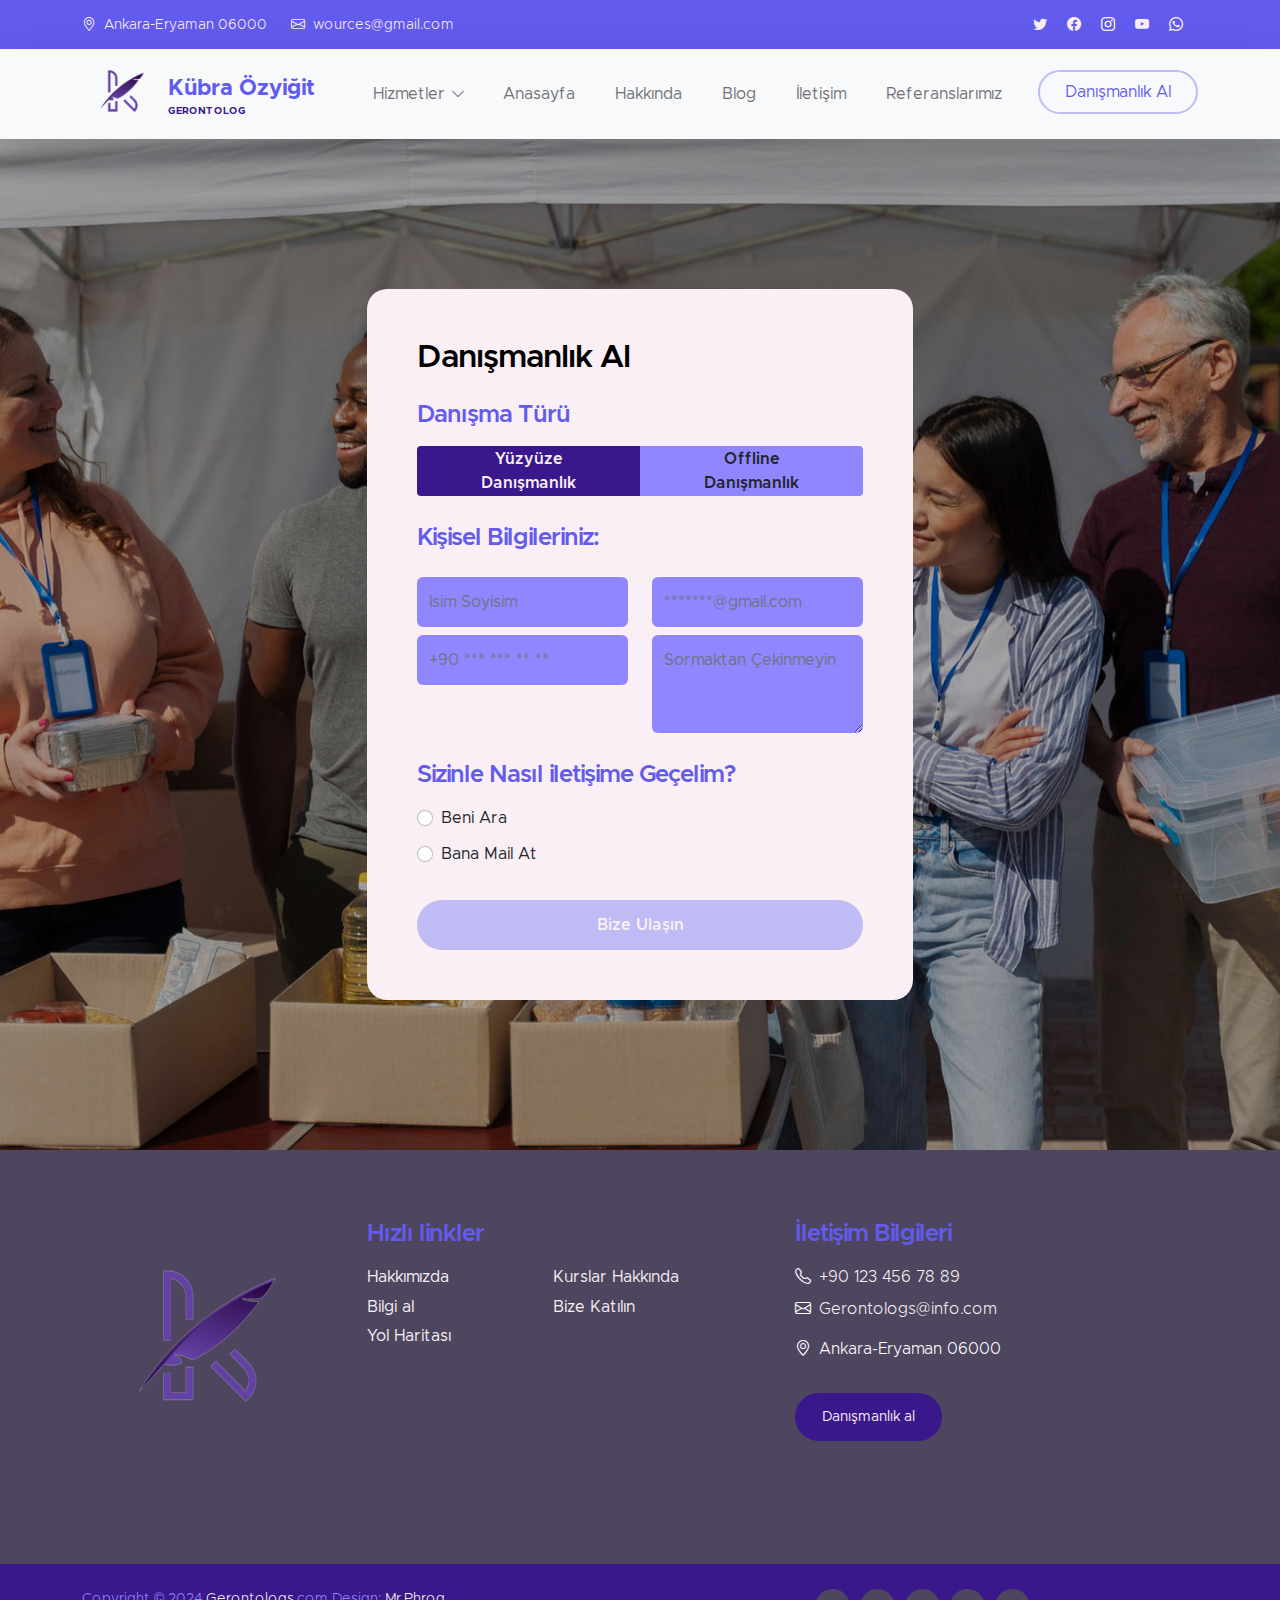
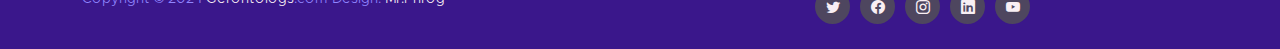
==== commit 195bf127: "Update donate.html" ====
--- a/donate.html
+++ b/donate.html
@@ -133,11 +133,11 @@
 
                         <div class="col-lg-6 col-12 mx-auto">
                             <form class="custom-form donate-form" action="#" method="get" role="form">
-                                <h3 class="mb-4">Make a donation</h3>
+                                <h3 class="mb-4">Danışmanlık Al</h3>
 
                                 <div class="row">
                                     <div class="col-lg-12 col-12">
-                                        <h5 class="mb-3">Donation Frequency</h5>
+                                        <h5 class="mb-3">Danışma Türü</h5>
                                     </div>
 
                                     <div class="col-lg-6 col-6 form-check-group form-check-group-donation-frequency">
@@ -145,7 +145,7 @@
                                             <input class="form-check-input" type="radio" name="DonationFrequency" id="DonationFrequencyOne" checked>
                                             
                                             <label class="form-check-label" for="DonationFrequencyOne">
-                                                One Time
+                                                Yüzyüze Danışmanlık
                                             </label>
                                         </div>
                                     </div>
@@ -155,111 +155,49 @@
                                             <input class="form-check-input" type="radio" name="DonationFrequency" id="DonationFrequencyMonthly">
                                             
                                             <label class="form-check-label" for="DonationFrequencyMonthly">
-                                                Monthly
+                                                Offline Danışmanlık
                                             </label>
                                         </div>
                                     </div>
 
                                     <div class="col-lg-12 col-12">
-                                        <h5 class="mt-2 mb-3">Select an amount</h5>
-                                    </div>
-
-                                    <div class="col-lg-3 col-md-6 col-6 form-check-group">
-                                        <div class="form-check form-check-radio">
-                                            <input class="form-check-input" type="radio" name="flexRadioDefault" id="flexRadioDefault1">
-                                            <label class="form-check-label" for="flexRadioDefault1">
-                                                $10
-                                            </label>
-                                        </div>
-                                    </div>
-
-                                    <div class="col-lg-3 col-md-6 col-6 form-check-group">
-                                        <div class="form-check form-check-radio">
-                                            <input class="form-check-input" type="radio" name="flexRadioDefault" id="flexRadioDefault2">
-                                            <label class="form-check-label" for="flexRadioDefault2">
-                                                $15
-                                            </label>
-                                        </div>
-                                    </div>
-
-                                    <div class="col-lg-3 col-md-6 col-6 form-check-group">
-                                        <div class="form-check form-check-radio">
-                                            <input class="form-check-input" type="radio" name="flexRadioDefault" id="flexRadioDefault3">
-                                            <label class="form-check-label" for="flexRadioDefault3">
-                                                $20
-                                            </label>
-                                        </div>
-                                    </div>
-
-                                    <div class="col-lg-3 col-md-6 col-6 form-check-group">
-                                        <div class="form-check form-check-radio">
-                                            <input class="form-check-input" type="radio" name="flexRadioDefault" id="flexRadioDefault4">
-                                            <label class="form-check-label" for="flexRadioDefault4">
-                                                $30
-                                            </label>
-                                        </div>
-                                    </div>
-
-                                    <div class="col-lg-3 col-md-6 col-6 form-check-group">
-                                        <div class="form-check form-check-radio">
-                                            <input class="form-check-input" type="radio" name="flexRadioDefault" id="flexRadioDefault5">
-                                            <label class="form-check-label" for="flexRadioDefault5">
-                                                $45
-                                            </label>
-                                        </div>
-                                    </div>
-
-                                    <div class="col-lg-3 col-md-6 col-6 form-check-group">
-                                        <div class="form-check form-check-radio">
-                                            <input class="form-check-input" type="radio" name="flexRadioDefault" id="flexRadioDefault6">
-                                            <label class="form-check-label" for="flexRadioDefault6">
-                                                $50
-                                            </label>
-                                        </div>
-                                    </div>
-
-                                    <div class="col-lg-6 col-12 form-check-group">
-                                        <div class="input-group">
-                                            <span class="input-group-text" id="basic-addon1">$</span>
-                                            
-                                            <input type="text" class="form-control" placeholder="Custom amount" aria-label="Username" aria-describedby="basic-addon1">
-                                        </div>
-                                    </div>
-
+                                        <h5 class="mt-2 mb-3">Kişisel Bilgileriniz:</h5>
+                                    </div>
+
+                                    <div class="col-lg-6 col-12 mt-2">
+                                        <input type="text" name="donation-name" id="donation-name" class="form-control" placeholder="İsim Soyisim" required>
+                                    </div>
+
+                                    <div class="col-lg-6 col-12 mt-2">
+                                        <input type="email" name="donation-email" id="donation-email" pattern="[^ @]*@[^ @]*" class="form-control" placeholder="*******@gmail.com" required>
+                                    </div>
+									<div class="col-lg-6 col-12 mt-2">
+                                        <input type="phone" name="basvuru_numara" id="basvuru-numara" class="form-control" placeholder="+90 *** *** ** **" required>
+                                    </div>
+									<div class="col-lg-6 col-12 mt-2">
+									<textarea name="volunteer-message" rows="3" class="form-control" id="volunteer-message" placeholder="Sormaktan Çekinmeyin"></textarea>
+									</div>
+									
                                     <div class="col-lg-12 col-12">
-                                        <h5 class="mt-1">Personal Info</h5>
-                                    </div>
-
-                                    <div class="col-lg-6 col-12 mt-2">
-                                        <input type="text" name="donation-name" id="donation-name" class="form-control" placeholder="Jack Doe" required>
-                                    </div>
-
-                                    <div class="col-lg-6 col-12 mt-2">
-                                        <input type="email" name="donation-email" id="donation-email" pattern="[^ @]*@[^ @]*" class="form-control" placeholder="Jackdoe@gmail.com" required>
-                                    </div>
-
-                                    <div class="col-lg-12 col-12">
-                                        <h5 class="mt-4 pt-1">Choose Payment</h5>
+                                        <h5 class="mt-4 pt-1">Sizinle Nasıl iletişime Geçelim?</h5>
                                     </div>
 
                                     <div class="col-lg-12 col-12 mt-2">
                                         <div class="form-check">
                                             <input class="form-check-input" type="radio" name="DonationPayment" id="flexRadioDefault9">
                                             <label class="form-check-label" for="flexRadioDefault9">
-                                                <i class="bi-credit-card custom-icon ms-1"></i>
-                                                Debit or Credit card
+											Beni Ara
                                             </label>
                                         </div>
 
                                         <div class="form-check">
                                             <input class="form-check-input" type="radio" name="DonationPayment" id="flexRadioDefault10">
                                             <label class="form-check-label" for="flexRadioDefault10">
-                                                <i class="bi-paypal custom-icon ms-1"></i>
-                                                Paypal
+                                                Bana Mail At
                                             </label>
                                         </div>
 
-                                        <button type="submit" class="form-control mt-4">Submit Donation</button>
+                                        <button type="submit" class="form-control mt-4">Bize Ulaşın</button>
                                     </div>
                                 </div>
                             </form>
@@ -274,50 +212,50 @@
             <div class="container">
                 <div class="row">
                     <div class="col-lg-3 col-12 mb-4">
-                        <img src="images/logo.png" class="logo img-fluid" alt="">
+                        <img src="images/kylogo.png" style="width:250px;height:250px;" class="logo img-fluid" alt="">
                     </div>
 
                     <div class="col-lg-4 col-md-6 col-12 mb-4">
-                        <h5 class="site-footer-title mb-3">Quick Links</h5>
+                        <h5 class="site-footer-title mb-3">Hızlı linkler</h5>
 
                         <ul class="footer-menu">
-                            <li class="footer-menu-item"><a href="#" class="footer-menu-link">Our Story</a></li>
-
-                            <li class="footer-menu-item"><a href="#" class="footer-menu-link">Newsroom</a></li>
-
-                            <li class="footer-menu-item"><a href="#" class="footer-menu-link">Causes</a></li>
-
-                            <li class="footer-menu-item"><a href="#" class="footer-menu-link">Become a volunteer</a></li>
-
-                            <li class="footer-menu-item"><a href="#" class="footer-menu-link">Partner with us</a></li>
+                            <li class="footer-menu-item"><a href="#" class="footer-menu-link">Hakkımızda</a></li>
+
+                            <li class="footer-menu-item"><a href="#" class="footer-menu-link">Bilgi al</a></li>
+
+                            <li class="footer-menu-item"><a href="#" class="footer-menu-link">Yol Haritası</a></li>
+
+                            <li class="footer-menu-item"><a href="#" class="footer-menu-link">Kurslar Hakkında</a></li>
+
+                            <li class="footer-menu-item"><a href="#" class="footer-menu-link">Bize Katılın</a></li>
                         </ul>
                     </div>
 
                     <div class="col-lg-4 col-md-6 col-12 mx-auto">
-                        <h5 class="site-footer-title mb-3">Contact Infomation</h5>
+                        <h5 class="site-footer-title mb-3">İletişim Bilgileri</h5>
 
                         <p class="text-white d-flex mb-2">
                             <i class="bi-telephone me-2"></i>
 
                             <a href="tel: 120-240-9600" class="site-footer-link">
-                                120-240-9600
+                                +90 123 456 78 89
                             </a>
                         </p>
 
                         <p class="text-white d-flex">
                             <i class="bi-envelope me-2"></i>
 
-                            <a href="mailto:donate@charity.org" class="site-footer-link">
-                                donate@charity.org
+                            <a href="mailto:info@yourgmail.com" class="site-footer-link">
+                                Gerontologs@info.com
                             </a>
                         </p>
 
                         <p class="text-white d-flex mt-3">
                             <i class="bi-geo-alt me-2"></i>
-                            Akershusstranda 20, 0150 Oslo, Norway
-                        </p>
-
-                        <a href="#" class="custom-btn btn mt-3">Get Direction</a>
+                            Ankara-Eryaman 06000	
+                        </p>
+
+                        <a href="#" class="custom-btn btn mt-3">Danışmanlık al</a>
                     </div>
                 </div>
             </div>
@@ -327,8 +265,8 @@
                     <div class="row">
 
                         <div class="col-lg-6 col-md-7 col-12">
-                            <p class="copyright-text mb-0">Copyright © 2036 <a href="#">Kind Heart</a> Charity Org.
-                        	Design: <a href="https://templatemo.com" target="_blank">TemplateMo</a></p>
+                            <p class="copyright-text mb-0">Copyright © 2024 <a href="#">Gerontologs</a>.com
+                        	Design: <a href="#" target="_blank">Mr.Phrog</a></p>
                         </div>
                         
                         <div class="col-lg-6 col-md-5 col-12 d-flex justify-content-center align-items-center mx-auto">
@@ -350,7 +288,7 @@
                                 </li>
 
                                 <li class="social-icon-item">
-                                    <a href="https://youtube.com/templatemo" class="social-icon-link bi-youtube"></a>
+                                    <a href="#" class="social-icon-link bi-youtube"></a>
                                 </li>
                             </ul>
                         </div>
